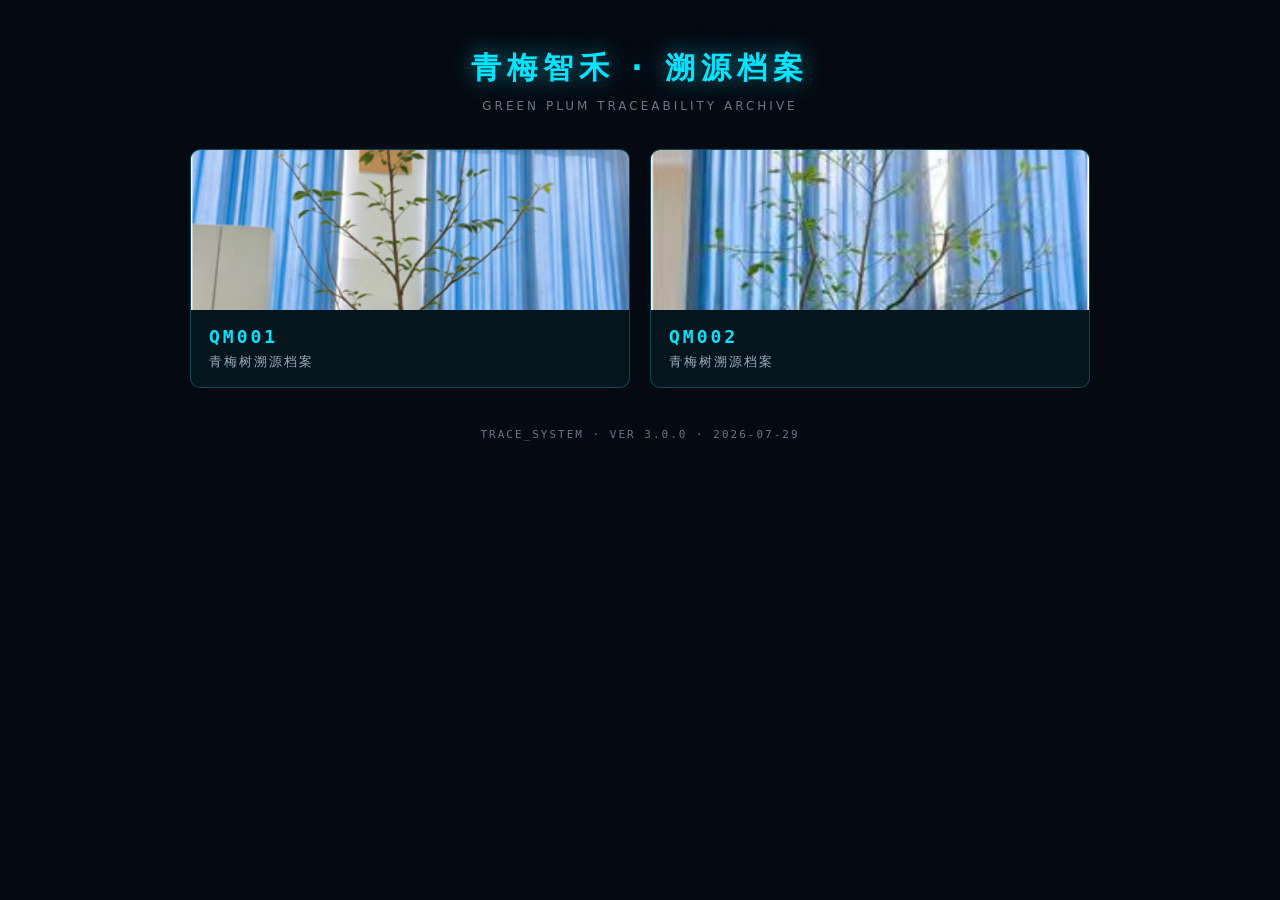
==== index.html @ 9afdef17 "sync: 2026-07-29T05:08:22.434Z 下发溯源档案" ====
<!DOCTYPE html>
<html lang="zh-CN">
<head>
  <meta charset="UTF-8">
  <meta name="viewport" content="width=device-width, initial-scale=1.0">
  <title>青梅智禾 · 溯源档案索引</title>
  <style>
    *{box-sizing:border-box;margin:0;padding:0}
    body{font-family:"Noto Sans SC","Microsoft YaHei",system-ui,sans-serif;background:#050a12;color:#e0e8f0;min-height:100vh;padding:48px 24px;}
    h1{color:#00e5ff;letter-spacing:6px;font-size:clamp(20px,3vw,30px);text-align:center;text-shadow:0 0 24px rgba(0,229,255,.5)}
    .sub{text-align:center;color:#667788;letter-spacing:3px;font-size:12px;margin:10px 0 36px;text-transform:uppercase}
    .grid{display:grid;grid-template-columns:repeat(auto-fit,minmax(240px,1fr));gap:20px;max-width:900px;margin:0 auto}
    .card{display:block;background:rgba(0,229,255,.05);border:1px solid rgba(0,229,255,.25);border-radius:10px;overflow:hidden;text-decoration:none;color:inherit;transition:transform .3s,box-shadow .3s}
    .card:hover{transform:translateY(-4px);box-shadow:0 8px 30px rgba(0,229,255,.2)}
    .card img{width:100%;height:160px;object-fit:cover;display:block;background:rgba(0,0,0,.3)}
    .card-body{padding:16px 18px}
    .card-id{color:#00e5ff;font-family:Consolas,monospace;letter-spacing:3px;font-size:18px;font-weight:700}
    .card-title{color:#99a8b8;font-size:13px;letter-spacing:2px;margin-top:6px}
    .foot{text-align:center;color:#667788;font-size:11px;letter-spacing:2px;margin-top:40px;font-family:Consolas,monospace}
  </style>
</head>
<body>
  <h1>青梅智禾 · 溯源档案</h1>
  <div class="sub">Green Plum Traceability Archive</div>
  <div class="grid">
      <a class="card" href="./QM001.html">
        <img src="assets/QM001/幼苗期/YM001.png" alt="QM001">
        <div class="card-body"><div class="card-id">QM001</div><div class="card-title">青梅树溯源档案</div></div>
      </a>
      <a class="card" href="./QM002.html">
        <img src="assets/QM002/幼苗期/YM002.jpg" alt="QM002">
        <div class="card-body"><div class="card-id">QM002</div><div class="card-title">青梅树溯源档案</div></div>
      </a>
  </div>
  <div class="foot">TRACE_SYSTEM · VER 3.0.0 · 2026-07-29</div>
</body>
</html>
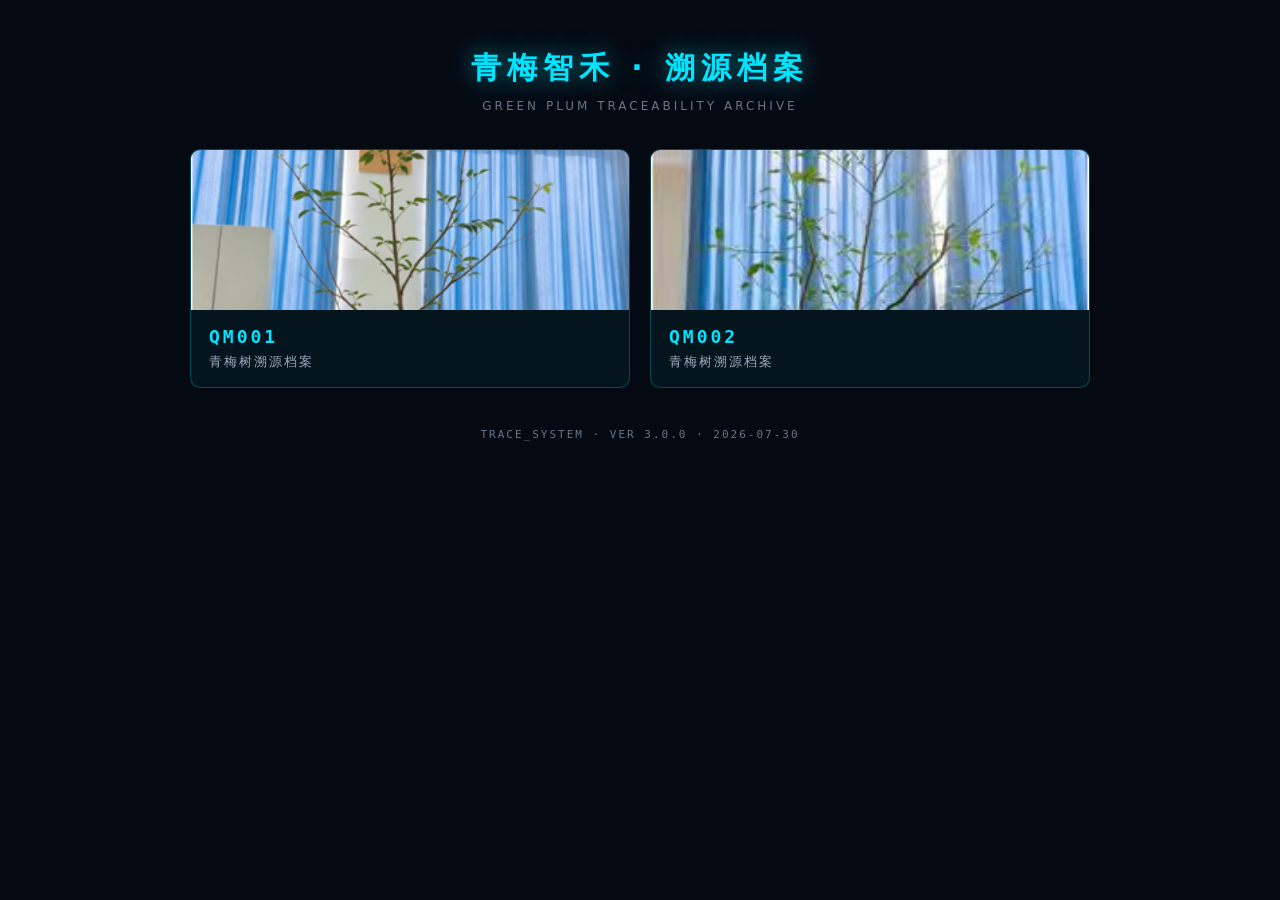
==== commit 6e6be02e: "sync: 2026-07-30T08:36:04.675Z 下发溯源档案" ====
--- a/index.html
+++ b/index.html
@@ -32,6 +32,6 @@
         <div class="card-body"><div class="card-id">QM002</div><div class="card-title">青梅树溯源档案</div></div>
       </a>
   </div>
-  <div class="foot">TRACE_SYSTEM · VER 3.0.0 · 2026-07-29</div>
+  <div class="foot">TRACE_SYSTEM · VER 3.0.0 · 2026-07-30</div>
 </body>
 </html>
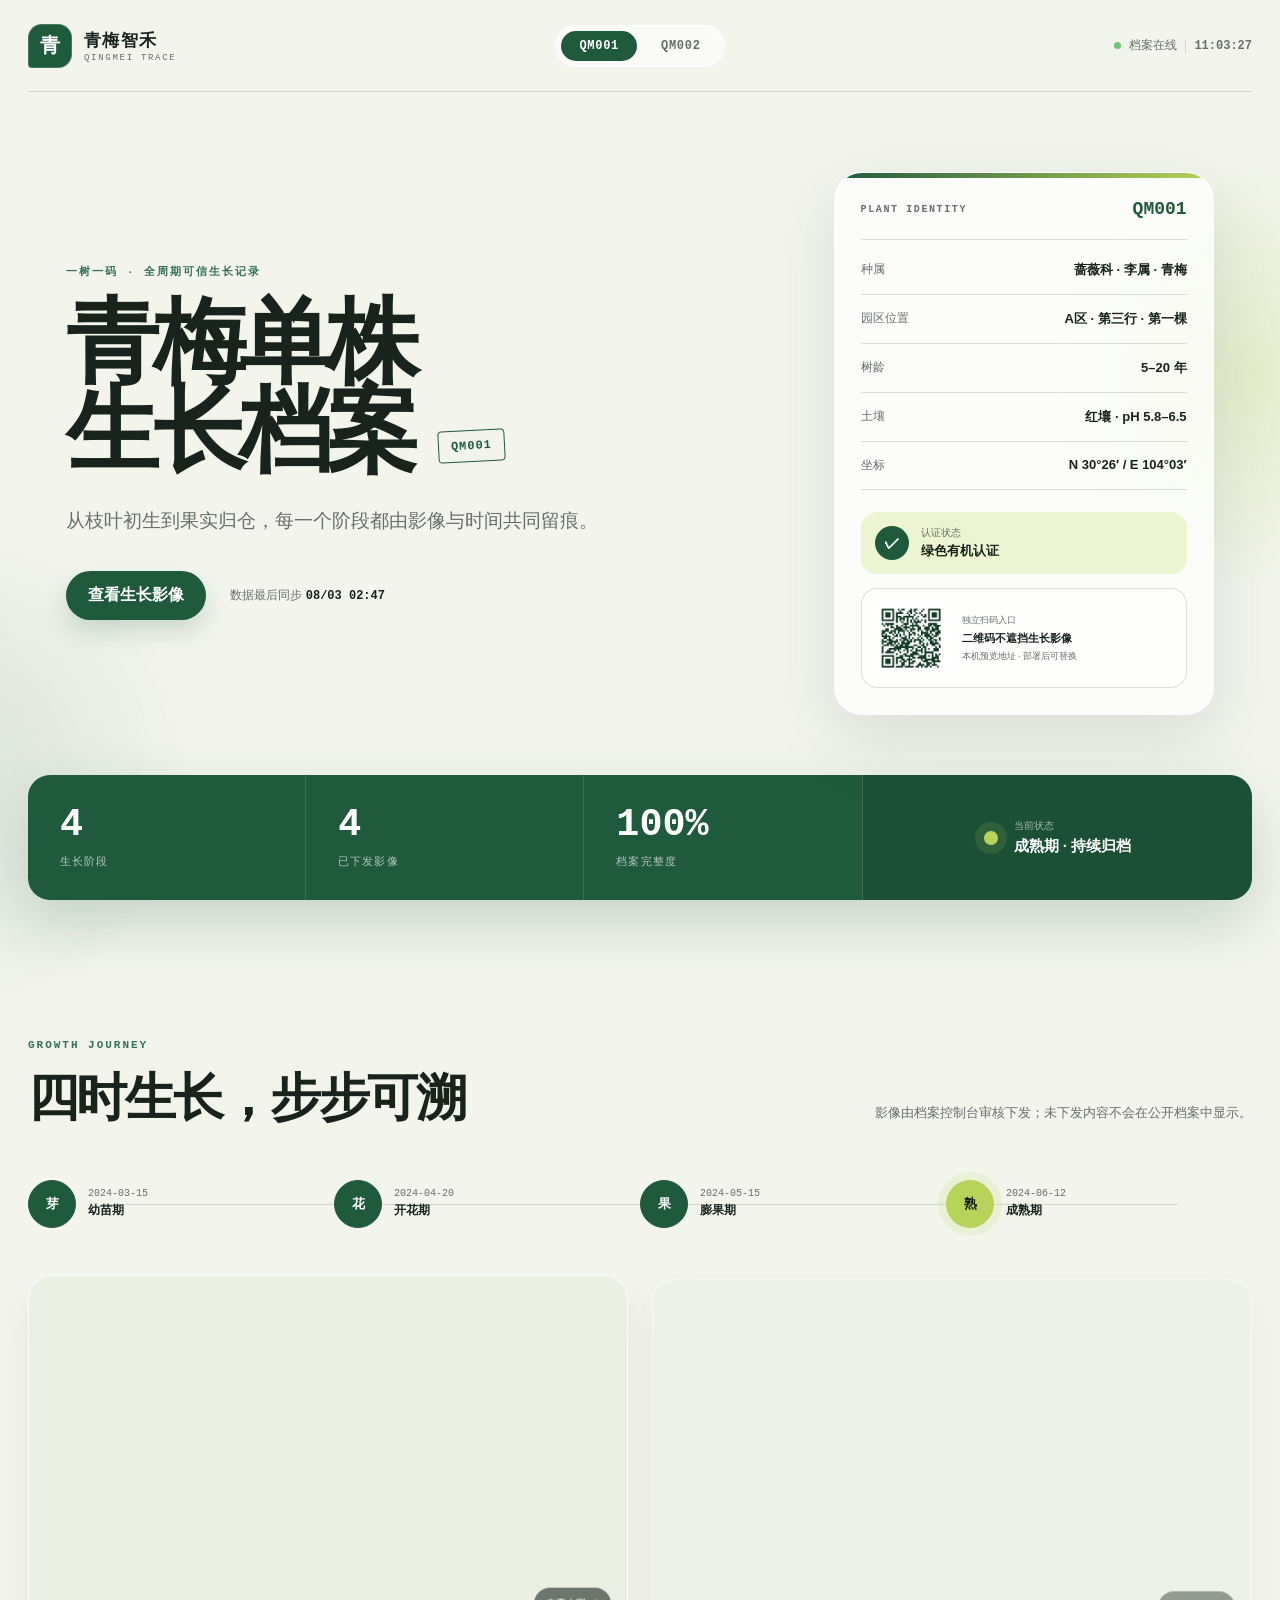
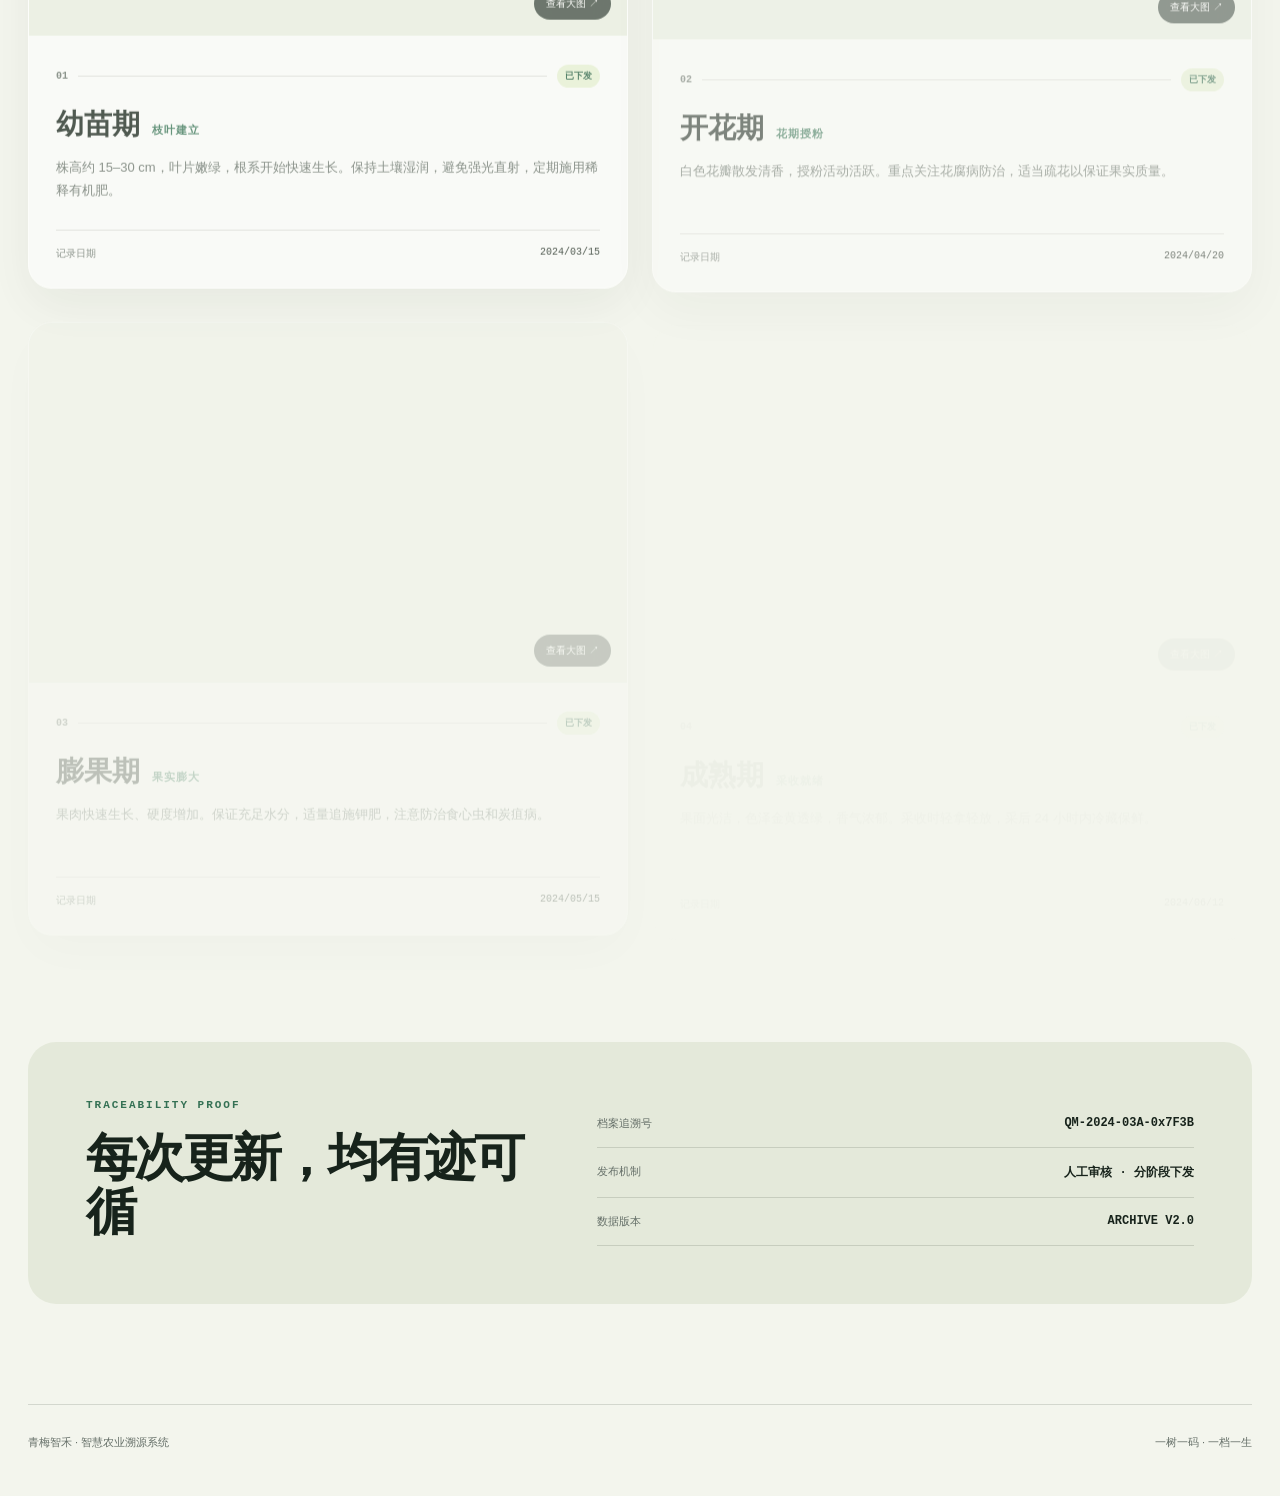
==== commit d54803d5: "发布青梅智禾溯源档案 2026-08-09" ====
--- a/index.html
+++ b/index.html
@@ -1,37 +1 @@
-<!DOCTYPE html>
-<html lang="zh-CN">
-<head>
-  <meta charset="UTF-8">
-  <meta name="viewport" content="width=device-width, initial-scale=1.0">
-  <title>青梅智禾 · 溯源档案索引</title>
-  <style>
-    *{box-sizing:border-box;margin:0;padding:0}
-    body{font-family:"Noto Sans SC","Microsoft YaHei",system-ui,sans-serif;background:#050a12;color:#e0e8f0;min-height:100vh;padding:48px 24px;}
-    h1{color:#00e5ff;letter-spacing:6px;font-size:clamp(20px,3vw,30px);text-align:center;text-shadow:0 0 24px rgba(0,229,255,.5)}
-    .sub{text-align:center;color:#667788;letter-spacing:3px;font-size:12px;margin:10px 0 36px;text-transform:uppercase}
-    .grid{display:grid;grid-template-columns:repeat(auto-fit,minmax(240px,1fr));gap:20px;max-width:900px;margin:0 auto}
-    .card{display:block;background:rgba(0,229,255,.05);border:1px solid rgba(0,229,255,.25);border-radius:10px;overflow:hidden;text-decoration:none;color:inherit;transition:transform .3s,box-shadow .3s}
-    .card:hover{transform:translateY(-4px);box-shadow:0 8px 30px rgba(0,229,255,.2)}
-    .card img{width:100%;height:160px;object-fit:cover;display:block;background:rgba(0,0,0,.3)}
-    .card-body{padding:16px 18px}
-    .card-id{color:#00e5ff;font-family:Consolas,monospace;letter-spacing:3px;font-size:18px;font-weight:700}
-    .card-title{color:#99a8b8;font-size:13px;letter-spacing:2px;margin-top:6px}
-    .foot{text-align:center;color:#667788;font-size:11px;letter-spacing:2px;margin-top:40px;font-family:Consolas,monospace}
-  </style>
-</head>
-<body>
-  <h1>青梅智禾 · 溯源档案</h1>
-  <div class="sub">Green Plum Traceability Archive</div>
-  <div class="grid">
-      <a class="card" href="./QM001.html">
-        <img src="assets/QM001/幼苗期/YM001.png" alt="QM001">
-        <div class="card-body"><div class="card-id">QM001</div><div class="card-title">青梅树溯源档案</div></div>
-      </a>
-      <a class="card" href="./QM002.html">
-        <img src="assets/QM002/幼苗期/YM002.jpg" alt="QM002">
-        <div class="card-body"><div class="card-id">QM002</div><div class="card-title">青梅树溯源档案</div></div>
-      </a>
-  </div>
-  <div class="foot">TRACE_SYSTEM · VER 3.0.0 · 2026-07-30</div>
-</body>
-</html>+<!doctype html><html lang="zh-CN"><head><meta charset="utf-8"><meta name="viewport" content="width=device-width,initial-scale=1"><title>青梅智禾溯源</title><meta http-equiv="refresh" content="0; url=QM001.html"></head><body><a href="QM001.html">QM001</a> · <a href="QM002.html">QM002</a></body></html>
